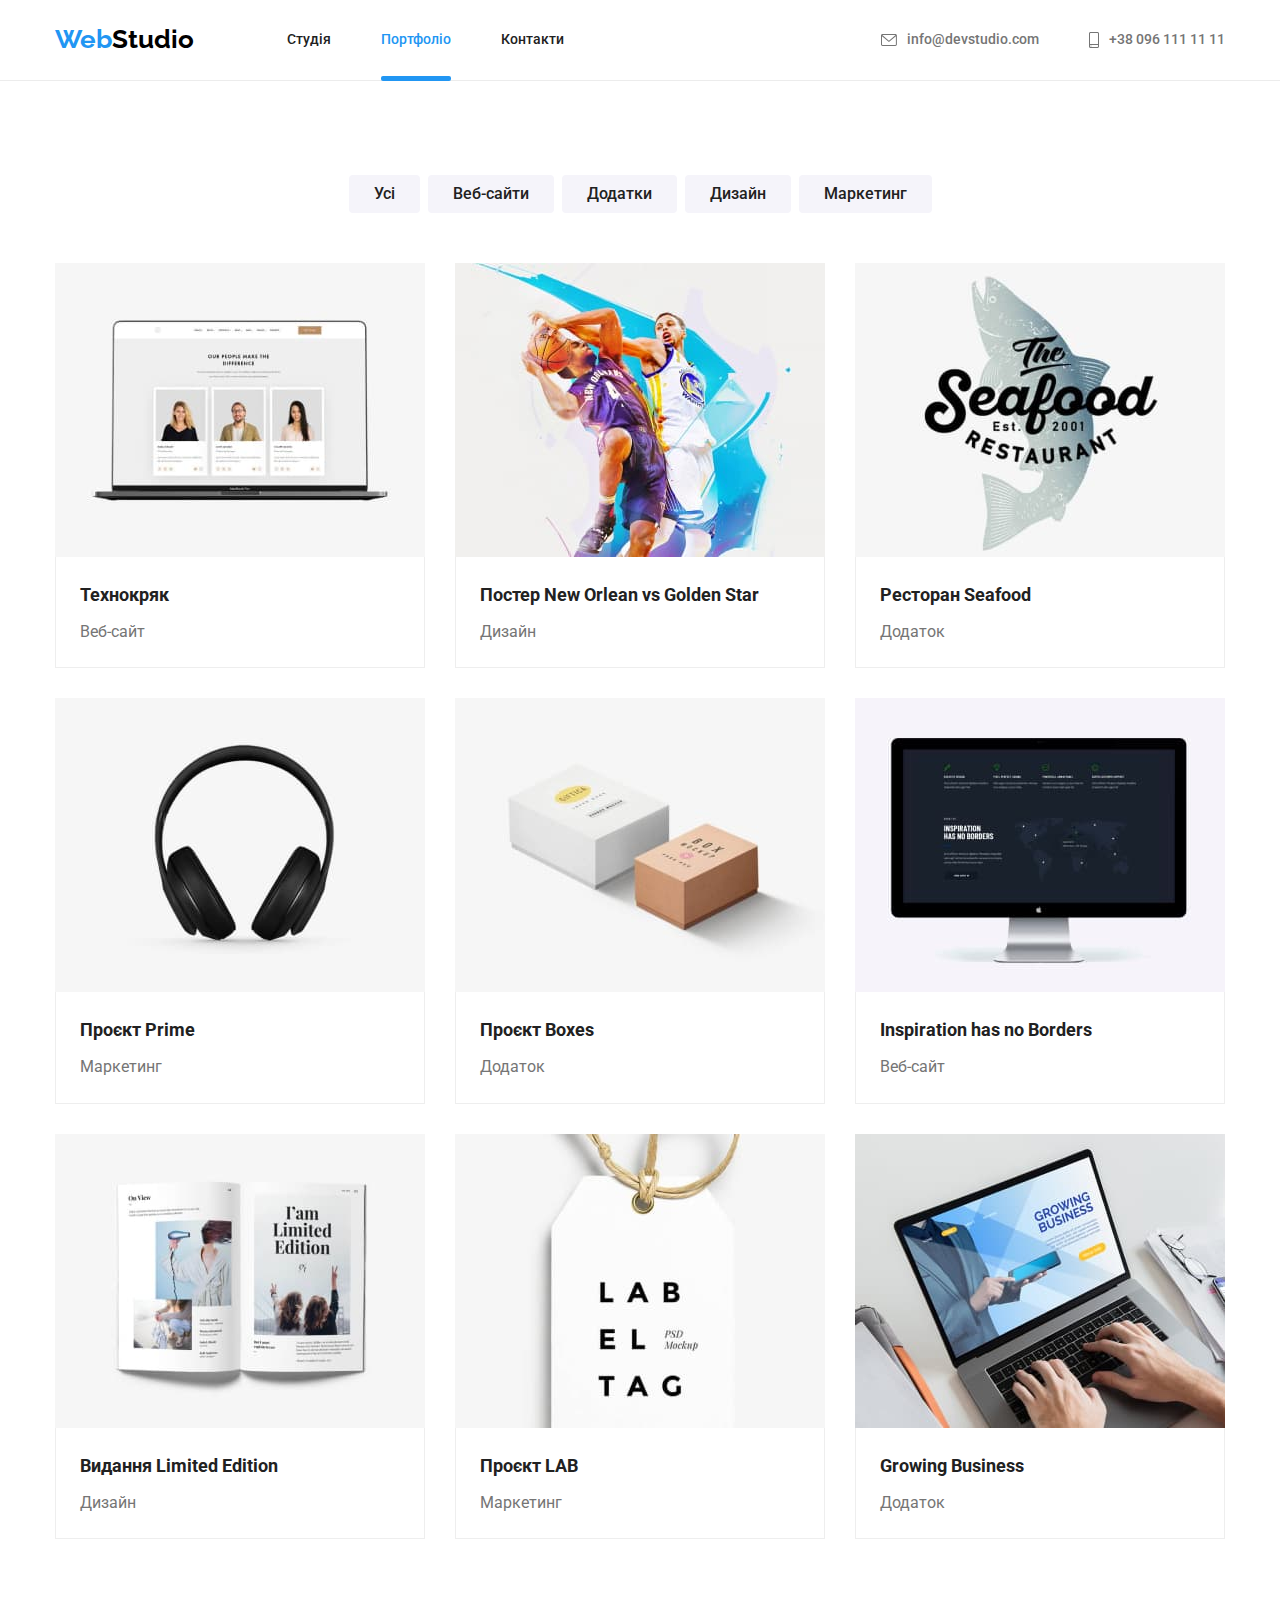
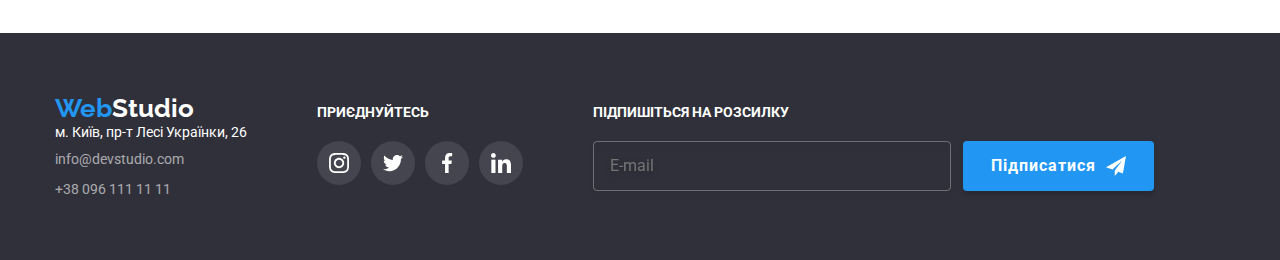
==== portfolio.html @ 63520a99 "Adds previous HW" ====
<!DOCTYPE html>
<html lang="uk">
<head>
    <meta charset="UTF-8">
    <meta http-equiv="X-UA-Compatible" content="IE=edge">
    <meta name="viewport" content="width=device-width, initial-scale=1.0">
    <title>Document</title>
    <link rel="preconnect" href="https://fonts.googleapis.com">
    <link rel="preconnect" href="https://fonts.gstatic.com" crossorigin>
    <link href="https://fonts.googleapis.com/css2?family=Raleway:wght@700&family=Roboto:wght@400;500;700;900&display=swap"
        rel="stylesheet">
    <link rel="stylesheet" href="https://cdnjs.cloudflare.com/ajax/libs/modern-normalize/1.1.0/modern-normalize.min.css">
    <link rel="stylesheet" href="./css/main.min.css">
</head>
<body>
    <header class="page-header">
        <div class="container page-header__container">
            <a href="/" class="logo-first page-header__logo-first">Web<span
                    class="logo-second page-header__logo-second">Studio</span></a>
            <nav class="nav">
                <ul class="list-nav">
                    <li><a href="./index.html" class="list-nav__link">Студія</a></li>
                    <li><a href="./portfolio.html" class="list-nav__link_current">Портфоліо</a></li>
                    <li><a href="" class="list-nav__link">Контакти</a></li>
                </ul>
            </nav>
            <ul class="page-header__contacts">
                <li class="page-header__contacts-item">
                    <a href="mailto:info@devstudio.com" class="page-header__contacts-link">
                        <svg class="page-header__contacts-icon" width="16px" height="12px">
                            <use href="./images/icons.svg#icon-envelope"></use>
                        </svg>info@devstudio.com</a>
                </li>
                <li class="page-header__contacts-item">
                    <a href="telto:+380961111111" class="page-header__contacts-link">
                        <svg class="page-header__contacts-icon" width="10px" height="16px">
                            <use href="./images/icons.svg#icon-smartphone"></use>
                        </svg>+38 096 111 11 11</a>
                </li>
            </ul>
        </div>
    </header>
    <main>
        <section class="section">
            <div class="container">
            <h1 class="visually-hidden" hidden>portfolio</h1>
            <ul class="nav-buttons">
                <li>
                    <button type="button" class="nav-buttons__filter">Усі</button>
                </li>
                <li>
                    <button type="button" class="nav-buttons__filter">Веб-сайти</button>
                </li>
                <li>
                    <button type="button" class="nav-buttons__filter">Додатки</button>
                </li>
                <li>
                    <button type="button" class="nav-buttons__filter">Дизайн</button>
                </li>
                <li>
                    <button type="button" class="nav-buttons__filter">Маркетинг</button>
                </li>
            </ul>
            <ul class="work-example">
                <li class="work-example__item">
                    <a href="" class="work-example__link">
                     <div class="work-example__thumb">
                      <img src="./images/web.jpg" alt="website" width="370">
                      <p class="work-example__overlay">Ресурс пропонує комплексні пропозиції з різним рівнем функціоналу та сервісів. Все це дозволить відвідувачу отримати вичерпні відомості про компанію чи приватну особу.</p>
                     </div>
                       <div class="work-example__title-description">
                         <h2 class="work-example__title">Технокряк</h3>
                         <p class="work-example__description">Веб-сайт</p>
                       </div>
                    </a>
                </li>
                <li class="work-example__item">
                    <a href="" class="work-example__link">
                     <div class="work-example__thumb">
                      <img src="./images/design.jpg" alt="poster" width="370">
                      <p class="work-example__overlay">Ресурс пропонує комплексні пропозиції з різним рівнем функціоналу та сервісів. Все це дозволить відвідувачу отримати вичерпні відомості про компанію чи приватну особу.</p>
                     </div>                    
                       <div class="work-example__title-description">
                         <h2 class="work-example__title">Постер <span lang="en">New Orlean vs Golden Star</span></h3>
                         <p class="work-example__description">Дизайн</p>
                       </div>
                    </a>
                </li>
                <li class="work-example__item">
                    <a href="" class="work-example__link">
                     <div class="work-example__thumb">
                      <img src="./images/app.jpg" alt="restaurant" width="370">
                      <p class="work-example__overlay">Ресурс пропонує комплексні пропозиції з різним рівнем функціоналу та сервісів. Все це дозволить відвідувачу отримати вичерпні відомості про компанію чи приватну особу.</p>
                     </div>
                       <div class="work-example__title-description">
                         <h2 class="work-example__title">Ресторан <span lang="en">Seafood</span></h3>
                         <p class="work-example__description">Додаток</p>
                       </div>
                       
                    </a>
                </li>
                <li class="work-example__item">
                    <a href="" class="work-example__link">
                     <div class="work-example__thumb">
                      <img src="./images/marketing.jpg" alt="headphones" width="370">
                      <p class="work-example__overlay">Ресурс пропонує комплексні пропозиції з різним рівнем функціоналу та сервісів. Все це дозволить відвідувачу отримати вичерпні відомості про компанію чи приватну особу.</p>
                     </div>                    
                       <div class="work-example__title-description">
                         <h2 class="work-example__title">Проєкт <span lang="en">Prime</span></h3>
                         <p class="work-example__description">Маркетинг</p>
                       </div>                       
                    </a>
                </li>
                <li class="work-example__item">
                    <a href="" class="work-example__link">
                     <div class="work-example__thumb">
                      <img src="./images/appbox.jpg" alt="boxes" width="370">
                      <p class="work-example__overlay">Ресурс пропонує комплексні пропозиції з різним рівнем функціоналу та сервісів. Все це дозволить відвідувачу отримати вичерпні відомості про компанію чи приватну особу.</p>
                     </div>                    
                       <div class="work-example__title-description">
                         <h2 class="work-example__title">Проєкт <span lang="en">Boxes</span></h3>
                         <p class="work-example__description">Додаток</p>
                       </div>                       
                    </a>
                </li>
                <li class="work-example__item">
                    <a href="" class="work-example__link">
                     <div class="work-example__thumb">
                      <img src="./images/webscreen.jpg" alt="screen" width="370">
                      <p class="work-example__overlay">Ресурс пропонує комплексні пропозиції з різним рівнем функціоналу та сервісів. Все це дозволить відвідувачу отримати вичерпні відомості про компанію чи приватну особу.</p>
                     </div>                    
                       <div class="work-example__title-description">
                         <h2 lang="en" class="work-example__title">Inspiration has no Borders</h3>
                         <p class="work-example__description">Веб-сайт</p>
                       </div>                       
                    </a>
                </li>
                <li class="work-example__item">
                    <a href="" class="work-example__link">
                     <div class="work-example__thumb">
                      <img src="./images/designbook.jpg" alt="book" width="370">
                      <p class="work-example__overlay">Ресурс пропонує комплексні пропозиції з різним рівнем функціоналу та сервісів. Все це дозволить відвідувачу отримати вичерпні відомості про компанію чи приватну особу.</p>
                     </div>                    
                       <div class="work-example__title-description">
                         <h2 class="work-example__title">Видання <span lang="en">Limited Edition</span></h3>
                         <p class="work-example__description">Дизайн</p>
                       </div>                       
                    </a>
                </li>
                <li class="work-example__item">
                    <a href="" class="work-example__link">
                     <div class="work-example__thumb">
                      <img src="./images/lab.jpg" alt="lab" width="370">
                      <p class="work-example__overlay">Ресурс пропонує комплексні пропозиції з різним рівнем функціоналу та сервісів. Все це дозволить відвідувачу отримати вичерпні відомості про компанію чи приватну особу.</p>
                     </div>                    
                       <div class="work-example__title-description">
                         <h2 class="work-example__title">Проєкт <span lang="en">LAB</span></h3>
                         <p class="work-example__description">Маркетинг</p>
                       </div>                       
                    </a>
                </li>
                <li class="work-example__item">
                    <a href="" class="work-example__link">
                     <div class="work-example__thumb">
                      <img src="./images/business.jpg" alt="laptop" width="370">
                      <p class="work-example__overlay">Ресурс пропонує комплексні пропозиції з різним рівнем функціоналу та сервісів. Все це дозволить відвідувачу отримати вичерпні відомості про компанію чи приватну особу.</p>
                     </div>                    
                       <div class="work-example__title-description">
                         <h2 lang="en" class="work-example__title">Growing Business</h3>
                         <p class="work-example__description">Додаток</p>
                       </div>                       
                    </a>
                </li>
            </ul>
            </div>
        </section>
    </main>
    <footer class="footer">
        <div class="container footer-container">
            <div>
                <a href="/" class="logo-first">Web<span class="logo-footer">Studio</span></a>
                <address>
                    <p class="footer__address">м. Київ, пр-т Лесі Українки, 26</p>
                    <ul class="footer__contacts">
                        <li class="footer__mail-tel"><a href="mailto:info@devstudio.com"
                                class="footer__contacts-link">info@devstudio.com</a></li>
                        <li class="footer__mail-tel"><a href="telto:+380961111111" class="footer__contacts-link">+38 096 111
                                11 11</a></li>
                    </ul>
                </address>
            </div>
            <div class="join">
                <h2 class="join__title">Приєднуйтесь</h2>
                <ul class="join__sns-list">
                    <li class="join__sns-item">
                        <a href="" class="join__sns-link">
                            <svg class="join__icon" width="20px" height="20px">
                                <use href="./images/icons.svg#icon-instagram"></use>
                            </svg>
                        </a>
                    </li>
                    <li class="join__sns-item">
                        <a href="" class="join__sns-link">
                            <svg class="join__icon" width="20px" height="20px">
                                <use href="./images/icons.svg#icon-twitter"></use>
                            </svg>
                        </a>
                    </li>
                    <li class="join__sns-item">
                        <a href="" class="join__sns-link">
                            <svg class="join__icon" width="20px" height="20px">
                                <use href="./images/icons.svg#icon-facebook"></use>
                            </svg>
                        </a>
                    </li>
                    <li class="join__sns-item">
                        <a href="" class="join__sns-link">
                            <svg class="join__icon" width="20px" height="20px">
                                <use href="./images/icons.svg#icon-linkedin"></use>
                            </svg>
                        </a>
                    </li>
                </ul>
            </div>
            <form class="footer__subscribe">
                <b class="footer__subscribe-title">Підпишіться на розсилку</b>
                <label class="footer__user-email">
                    <span class="footer__subscribe-thumb">
                        <input type="email" name="useremail" placeholder="E-mail" class="footer__user-input" />
                        <a href="" class="footer__subscribe-link">
                            Підписатися
                            <svg class="footer__subscribe-icon" width="20px" height="20px">
                                <use href="./images/icons.svg#icon-send"></use>
                            </svg>
                        </a>
                    </span>
                </label>
            </form>
        </div>
    
    </footer>
</body>
</html>
---- css/main.min.css ----
:root{--primary-text-color: #212121;--secondary-text-color: #757575;--accent-color: #2196F3;--button-text: #fff;--background: #2F303A;--button-background: #F5F4FA;--icon-color: #AFB1B8}.visually-hidden{position:absolute;width:1px;height:1px;margin:-1px;border:0;padding:0;white-space:nowrap;clip-path:inset(100%);clip:rect(0 0 0 0);overflow:hidden}body{background-color:var(--button-text);color:var(--primary-text-color);font-family:Roboto,sans-serif}h1,h2,h3,h4,h5,h6,p,b{margin-top:0;margin-bottom:0}ul{list-style:none;margin-top:0;margin-bottom:0;padding-left:0}img{display:block}a{text-decoration:none}.section{padding-top:94px;padding-bottom:94px}.container{width:1200px;margin-left:auto;margin-right:auto;padding-left:15px;padding-right:15px}.logo-first,.logo-footer{color:var(--accent-color);font-family:Raleway,serif;font-weight:700;font-size:26px;line-height:1.2}.logo-second{color:#000}.logo-footer{color:var(--button-text)}.logo-first,.logo-footer{display:inline-block}.page-header__contacts{display:flex;column-gap:50px;margin-left:auto}.page-header__contacts-link{display:flex;align-items:center;color:var(--secondary-text-color);font-weight:500;font-size:14px;line-height:1.5;transition-property:color;transition-duration:250ms;transition-timing-function:cubic-bezier(0.4, 0, 0.2, 1)}.page-header__contacts-link:hover,.page-header__contacts-link:focus{color:var(--accent-color)}.page-header__contacts-icon{margin-right:10px;fill:currentColor;cursor:pointer}.footer__contacts-link{color:rgba(255,255,255,.6);font-size:14px;line-height:1.5;font-style:normal;transition-property:color;transition-duration:250ms;transition-timing-function:cubic-bezier(0.4, 0, 0.2, 1)}.footer__contacts-link:hover,.footer__contacts-link:focus{color:var(--accent-color)}.our-team__sns-list{display:flex;justify-content:center;column-gap:10px}.our-team__sns-link{width:44px;height:44px;display:flex;justify-content:center;align-items:center;transition-property:background-color;transition-duration:250ms;transition-timing-function:cubic-bezier(0.4, 0, 0.2, 1)}.our-team__sns-link:hover,.our-team__sns-link:focus{background-color:var(--accent-color);border-radius:50%}.our-team__sns-icon{fill:var(--icon-color);transition-property:fill;transition-duration:250ms;transition-timing-function:cubic-bezier(0.4, 0, 0.2, 1)}.our-team__sns-link:hover .our-team__sns-icon,.our-team__sns-link:focus .our-team__sns-icon{fill:var(--button-text);cursor:pointer}.join__sns-list{display:flex;column-gap:10px}.join__sns-link{width:44px;height:44px;display:flex;justify-content:center;align-items:center;border-radius:50%;background-color:rgba(255,255,255,.1);fill:var(--button-text);transition-property:background-color;transition-duration:250ms;transition-timing-function:cubic-bezier(0.4, 0, 0.2, 1)}.join__sns-link:hover,.join__sns-link:focus{background-color:var(--accent-color);border-radius:50%}.hero__title{color:var(--button-text);font-weight:900;font-size:44px;line-height:1.4;text-align:center;text-transform:uppercase;margin-bottom:30px}.backdrop{position:fixed;top:0;left:0;width:100%;height:100%;background-color:rgba(0,0,0,.2);z-index:10;opacity:1;transition-property:opacity,visibility;transition-duration:250ms;transition-timing-function:cubic-bezier(0.4, 0, 0.2, 1)}.backdrop.is-hidden{visibility:hidden;opacity:0;pointer-events:none}.modal-window{position:absolute;top:50%;left:50%;transform:translate(-50%, -50%);min-width:528px;min-height:581px;background-color:var(--button-text);padding:40px}.modal-window__button-close{position:absolute;top:8px;right:8px;display:flex;justify-content:center;align-items:center;width:30px;height:30px;padding:0;background-color:rgba(0,0,0,0);border:solid;border-width:1px;border-radius:50%;border-color:rgba(0,0,0,.1);cursor:pointer;transition-property:fill;transition-duration:250ms;transition-timing-function:cubic-bezier(0.4, 0, 0.2, 1)}.modal-window__button-close:hover,.modal-window__button-close:focus{fill:var(--accent-color)}.modal-window__form{display:flex;flex-direction:column}.modal-window__form-title{display:block;font-size:20px;line-height:1.2;letter-spacing:.03em;text-align:center;color:var(--primary-text-color);margin-bottom:12px}.modal-window__user-data{margin-bottom:10px}.modal-window__user-data-label{font-size:12px;line-height:1.2px;letter-spacing:.01em;color:var(--secondary-text-color);margin-bottom:4px}.modal-window__icon-thumb{position:relative;display:block}.modal-window__form-icon{position:absolute;top:50%;left:12px;transform:translateY(-50%);display:block}.modal-window__user-input,.modal-window__comment{width:100%;border:1px solid rgba(33,33,33,.2);border-radius:4px;outline:none;transition-property:border-color;transition-duration:250ms;transition-timing-function:cubic-bezier(0.4, 0, 0.2, 1)}.modal-window__user-input{height:40px;padding-left:42px}.modal-window__user-input:focus{border-color:var(--accent-color);cursor:pointer}.modal-window__form-icon{transition-property:fill;transition-duration:250ms;transition-timing-function:cubic-bezier(0.4, 0, 0.2, 1)}.modal-window__user-input:focus+.modal-window__form-icon{fill:var(--accent-color);cursor:pointer}.modal-window__user-data-comment{margin-bottom:25px}.modal-window__comment{height:120px;resize:none;padding:12px 16px}.modal-window__comment:focus{border-color:var(--accent-color);cursor:pointer}.modal-window__comment::placeholder{font-size:12px;line-height:1.2;letter-spacing:.01em;color:rgba(117,117,117,.5)}.modal-window__checkbox-wrapper{display:flex;align-items:center;margin-bottom:30px;font-size:14px;line-height:1.7;letter-spacing:.03em;color:var(--secondary-text-color)}.modal-window__check{border-width:1px;border-color:var(--primary-text-color);border-style:solid;border-radius:2px;padding:4px 2px 3px 3px;margin-right:7px;cursor:pointer;fill:#fff}.modal-window__checkbox:checked+.modal-window__check{background-color:var(--accent-color);border-color:var(--accent-color)}.modal-window__contract-check{text-decoration:underline;font-size:14px;line-height:1.7;letter-spacing:.03em;color:var(--accent-color)}.modal-window__btn-send{align-self:center;background-color:var(--accent-color);color:var(--button-text);border-color:rgba(0,0,0,0);box-shadow:0px 4px 4px rgba(0,0,0,.15);cursor:pointer;font-family:inherit;font-weight:700;font-size:16px;line-height:1.9;letter-spacing:.06em;border-radius:4px;border:none;padding:10px 52px;transition-property:background-color,box-shadow;transition-duration:250ms;transition-timing-function:cubic-bezier(0.4, 0, 0.2, 1)}.modal-window__btn-send:hover,.modal-window__btn-send:focus{background-color:#188ce8;box-shadow:0px 4px 4px rgba(0,0,0,.15)}.work-example__thumb{position:relative;overflow:hidden}.work-example__overlay{position:absolute;top:0;left:0;width:100%;height:100%;background-color:rgba(33,150,243,.9);color:#fff;padding:63px 24px;font-family:inherit;font-size:18px;line-height:1.5;letter-spacing:.03em;transform:translateY(100%);transition:transform 250ms cubic-bezier(0.4, 0, 0.2, 1)}.work-example__link:hover .work-example__overlay,.work-example__link:focus .work-example__overlay{transform:translateY(0%)}.page-header__container{display:flex;align-items:center}.page-header{border-bottom-width:1px;border-bottom-style:solid;border-bottom-color:#ececec;padding-top:24px;padding-bottom:25px}.nav{margin-left:93px}.list-nav{display:flex;column-gap:50px}.list-nav__link{color:var(--primary-text-color);font-weight:500;font-size:14px;line-height:1.5;position:relative;display:block;transition-property:color;transition-duration:250ms;transition-timing-function:cubic-bezier(0.4, 0, 0.2, 1)}.list-nav__link::after{content:" ";display:block;width:100%;height:5px;background-color:var(--accent-color);border-radius:2px;position:absolute;bottom:-31px;opacity:0;transition:opacity 250ms cubic-bezier(0.4, 0, 0.2, 1)}.list-nav__link:hover,.list-nav__link:focus{color:var(--accent-color)}.list-nav__link:hover::after,.list-nav__link:focus::after{opacity:1}.list-nav__link_current{color:var(--accent-color);font-weight:500;font-size:14px;line-height:1.5;position:relative;display:block;transition-property:color;transition-duration:250ms;transition-timing-function:cubic-bezier(0.4, 0, 0.2, 1)}.list-nav__link_current::after{content:" ";display:block;width:100%;height:5px;background-color:var(--accent-color);border-radius:2px;position:absolute;bottom:-31px;opacity:0;transition:opacity 250ms cubic-bezier(0.4, 0, 0.2, 1)}.list-nav__link_current:hover,.list-nav__link_current:focus{color:var(--accent-color)}.list-nav__link_current:hover::after,.list-nav__link_current:focus::after{opacity:1}.list-nav__link_current::after{opacity:1}.hero{text-align:center;max-width:1600px;margin-left:auto;margin-right:auto;padding-top:200px;padding-bottom:200px;background-image:linear-gradient(to right, rgba(47, 48, 58, 0.4), rgba(47, 48, 58, 0.4)),url("../images/hero.jpg");background-size:cover;background-position:center;background-repeat:no-repeat}.hero__button{background-color:var(--button-background);color:var(--primary-text-color);border-color:rgba(0,0,0,0);cursor:pointer;font-family:inherit;font-weight:700;font-size:16px;line-height:1.9;border-radius:4px;border:none;padding:10px 32px;transition-property:color,background-color,box-shadow;transition-duration:250ms;transition-timing-function:cubic-bezier(0.4, 0, 0.2, 1)}.hero__button:hover,.hero__button:focus{background-color:var(--accent-color);color:var(--button-text);border-radius:4px;box-shadow:0px 4px 4px rgba(0,0,0,.15)}.advantages__icon-block{width:270px;height:120px;background-color:var(--button-background);border-radius:4px;margin-bottom:30px;display:flex;justify-content:center;align-items:center}.advantages__item{max-width:270px}.advantages__title{font-weight:700;font-size:14px;line-height:1.2;margin-bottom:10px}.advantages__text{color:var(--secondary-text-color);font-size:14px;line-height:1.7}.advantages{display:flex;column-gap:30px}.section-what-we-do{padding-bottom:94px}.section-what-we-do__title{font-weight:700;font-size:36px;line-height:1.2;text-align:center;margin-bottom:50px}.what-we-do{display:flex;column-gap:30px}.what-we-do__thumb{position:relative;display:block}.what-we-do__description{position:absolute;bottom:0;width:100%;display:block;padding-top:27px;padding-bottom:27px;background-color:rgba(47,48,58,.8);color:var(--button-text);font-weight:700;font-size:14px;line-height:1.2;text-align:center;text-transform:uppercase;letter-spacing:.03em;font-family:inherit}.section-team{background-color:var(--button-background)}.section-team__title{font-weight:700;font-size:36px;line-height:1.2;text-align:center;margin-bottom:50px}.our-team__names{font-weight:500;font-size:16px;line-height:1.2;margin-bottom:10px}.our-team__positions{color:var(--secondary-text-color);line-height:1.2;margin-bottom:16px}.our-team__info{border-radius:0px 0px 4px 4px;padding-top:30px;padding-bottom:30px;background-color:#fff}.our-team__worker{box-shadow:0px 1px 3px rgba(0,0,0,.12),0px 1px 1px rgba(0,0,0,.14),0px 2px 1px rgba(0,0,0,.2);border-radius:0px 0px 4px 4px}.our-team{display:flex;column-gap:30px;text-align:center}.customers{font-weight:700;font-size:36px;line-height:1.2;text-align:center}.customers-list{display:flex;justify-content:center;column-gap:30px;margin-top:50px}.customers-list__link{display:flex;justify-content:center;align-items:center;width:170px;height:92px;border-radius:4px;border-style:solid;border-color:var(--icon-color);border-width:1px;transition-property:border;transition-duration:250ms;transition-timing-function:cubic-bezier(0.4, 0, 0.2, 1)}.customers-list__link:hover,.customers-list__link:focus{border-radius:4px;border-style:solid;border-color:var(--accent-color);border-width:1px}.customers-list__icon{fill:var(--icon-color);transition-property:fill;transition-duration:250ms;transition-timing-function:cubic-bezier(0.4, 0, 0.2, 1)}.customers-list__link:hover .customers-list__icon,.customers-list__link:focus .customers-list__icon{fill:var(--accent-color);cursor:pointer}.footer{background-color:var(--background);padding-top:60px;padding-bottom:60px}.footer-container{display:flex;align-items:baseline}.footer__address{color:var(--button-text);font-style:normal;font-size:14px;margin-bottom:9px}.footer__mail-tel:not(:last-child){margin-bottom:9px}.join{margin-left:70px}.join__title{color:var(--button-text);font-weight:700;font-size:14px;line-height:1.2;text-transform:uppercase;margin-bottom:20px}.footer__subscribe{margin-left:70px}.footer__subscribe-title{display:block;color:var(--button-text);font-weight:700;font-size:14px;line-height:1.2;text-transform:uppercase;margin-bottom:20px}.footer__subscribe-thumb{display:flex;column-gap:12px}.footer__user-input{width:358px;height:50px;padding-left:16px;color:#fff;outline:none;background-color:rgba(0,0,0,0);border:1px solid rgba(255,255,255,.3);filter:drop-shadow(0px 4px 4px rgba(0, 0, 0, 0.15));border-radius:4px;cursor:pointer}.footer__user-input::placeholder{padding-top:15px}.footer__subscribe-link{padding:10px 28px;display:flex;justify-content:center;align-items:center;border-radius:4px;color:var(--button-text);background-color:var(--accent-color);font-size:16px;font-weight:700;line-height:1.9;letter-spacing:.06em;box-shadow:0px 4px 4px rgba(0,0,0,.15)}.footer__subscribe-icon{margin-left:10px}.nav-buttons__filter{background-color:var(--button-background);color:var(--primary-text-color);border-color:rgba(0,0,0,0);cursor:pointer;font-family:inherit;font-weight:500;font-size:16px;line-height:1.6;padding:6px 25px;border-radius:4px;border:none;transition-property:color,background-color,box-shadow;transition-duration:250ms;transition-timing-function:cubic-bezier(0.4, 0, 0.2, 1)}.nav-buttons__filter:hover,.nav-buttons__filter:focus{background-color:var(--accent-color);color:var(--button-text);border-radius:4px;box-shadow:0px 3px 1px rgba(0,0,0,.1),0px 1px 2px rgba(0,0,0,.08),0px 2px 2px rgba(0,0,0,.12)}.nav-buttons{display:flex;justify-content:center;column-gap:8px;margin-bottom:50px}.work-example{display:flex;flex-wrap:wrap;gap:30px}.work-example__item{flex-basis:calc((100% - 60px)/3)}.work-example__title{color:var(--primary-text-color);font-weight:700;font-size:18px;line-height:2;margin-bottom:4px}.work-example__link{display:block;transition-property:box-shadow;transition-duration:250ms;transition-timing-function:cubic-bezier(0.4, 0, 0.2, 1)}.work-example__link:hover,.work-example__link:focus{box-shadow:0px 1px 1px rgba(0,0,0,.12),0px 4px 4px rgba(0,0,0,.06),1px 4px 6px rgba(0,0,0,.16)}.work-example__title-description{border-bottom-width:1px;border-bottom-style:solid;border-bottom-color:#eee;border-left-width:1px;border-left-style:solid;border-left-color:#eee;border-right-width:1px;border-right-style:solid;border-right-color:#eee;padding:20px 24px}.work-example__description{color:var(--secondary-text-color);line-height:1.9}/*# sourceMappingURL=main.min.css.map */
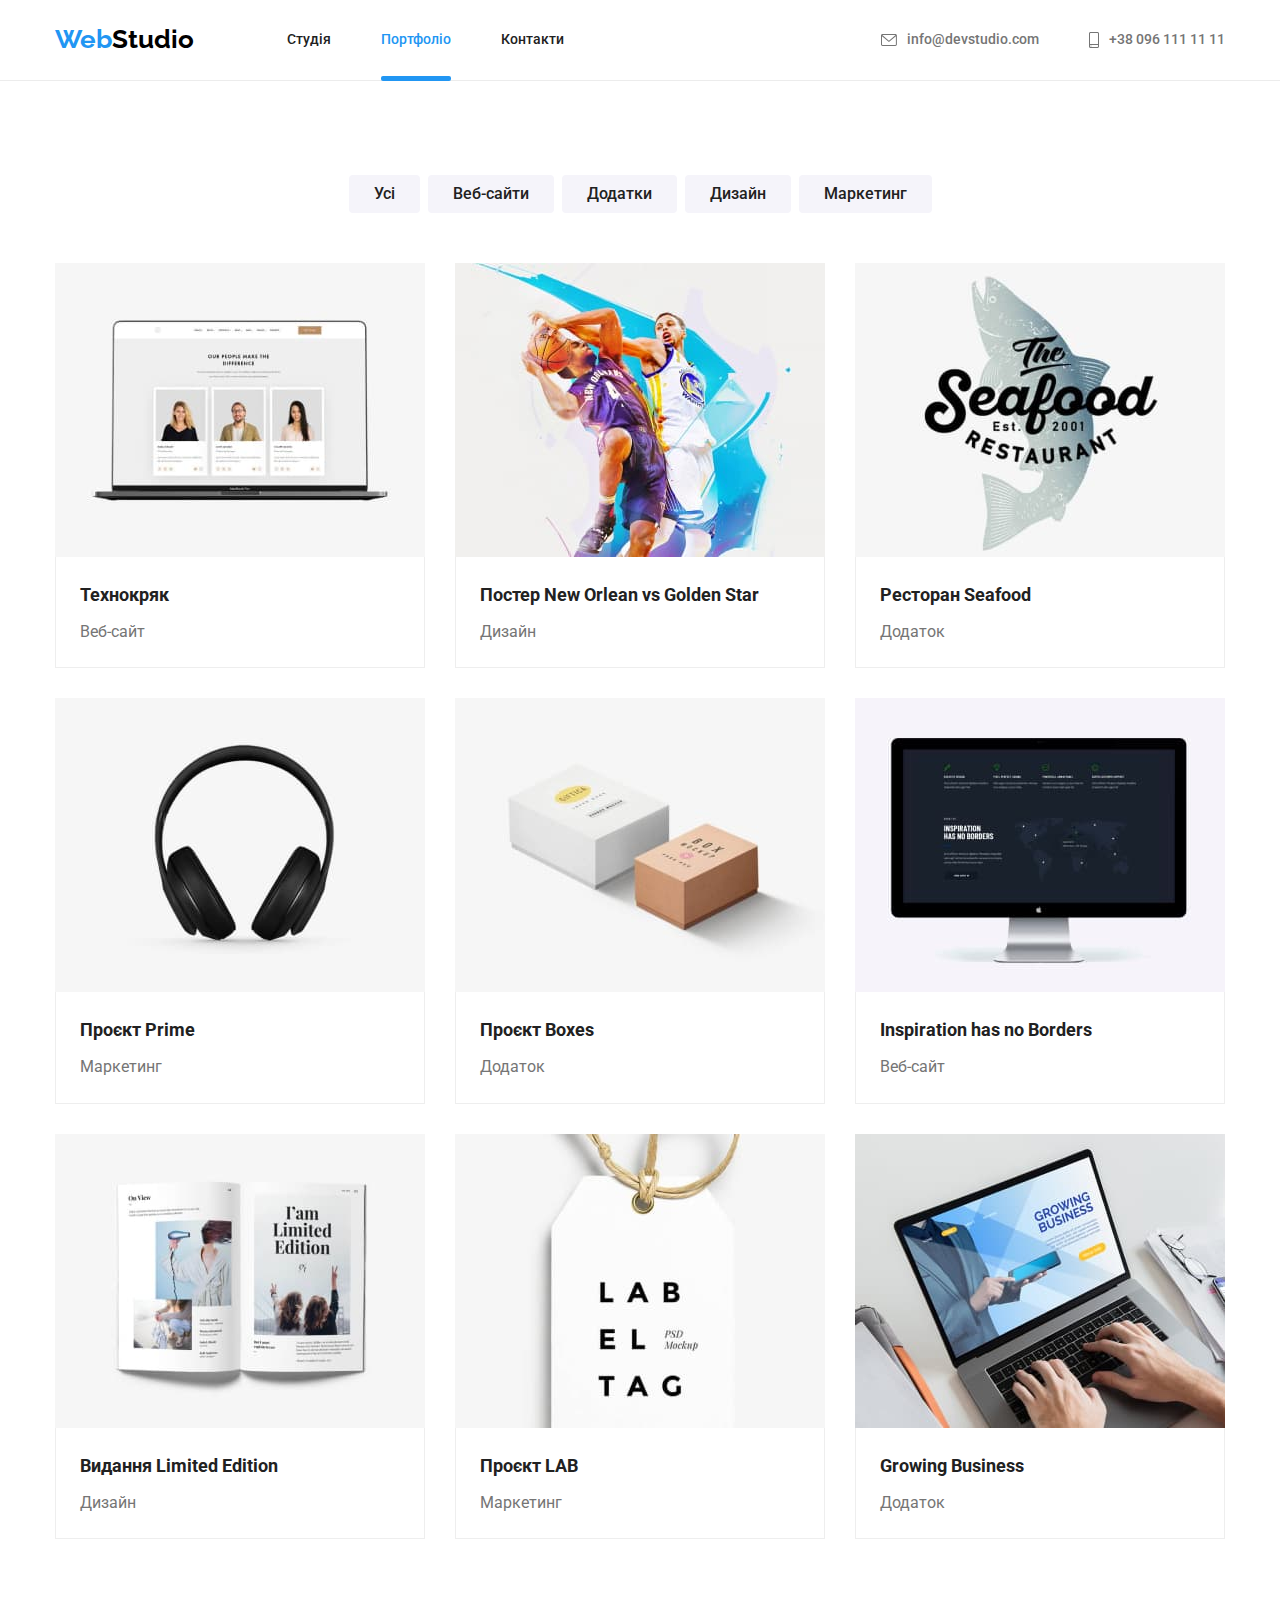
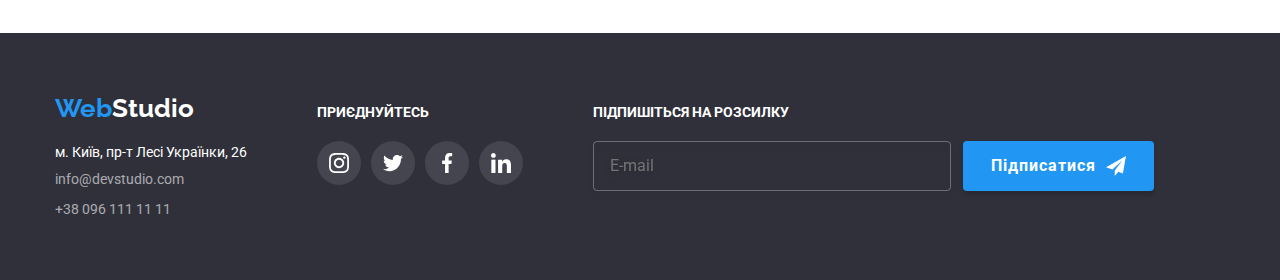
==== commit 57db224d: "Adds adaptation" ====
--- a/portfolio.html
+++ b/portfolio.html
@@ -15,29 +15,62 @@
 <body>
     <header class="page-header">
         <div class="container page-header__container">
-            <a href="/" class="logo-first page-header__logo-first">Web<span
-                    class="logo-second page-header__logo-second">Studio</span></a>
-            <nav class="nav">
-                <ul class="list-nav">
-                    <li><a href="./index.html" class="list-nav__link">Студія</a></li>
-                    <li><a href="./portfolio.html" class="list-nav__link_current">Портфоліо</a></li>
-                    <li><a href="" class="list-nav__link">Контакти</a></li>
-                </ul>
-            </nav>
+        <a href="/" class="logo-first page-header__logo-first">Web<span class="logo-second page-header__logo-second">Studio</span></a>
+        <button type="button" class="menu-btn" data-menu-open>
+            <svg width="40" height="40">
+                <use href="./images/icons.svg#icon-menu" class="menu-btn__icon-menu"></use>
+            </svg>
+        </button>
+        <nav class="nav">  
+            <ul class="list-nav">
+                <li><a href="./index.html" class="list-nav__link">Студія</a></li>
+                <li><a href="./portfolio.html" class="list-nav__link_current">Портфоліо</a></li>
+                <li><a href="" class="list-nav__link">Контакти</a></li>
+            </ul>
+        </nav>
             <ul class="page-header__contacts">
-                <li class="page-header__contacts-item">
-                    <a href="mailto:info@devstudio.com" class="page-header__contacts-link">
-                        <svg class="page-header__contacts-icon" width="16px" height="12px">
-                            <use href="./images/icons.svg#icon-envelope"></use>
-                        </svg>info@devstudio.com</a>
-                </li>
-                <li class="page-header__contacts-item">
-                    <a href="telto:+380961111111" class="page-header__contacts-link">
-                        <svg class="page-header__contacts-icon" width="10px" height="16px">
-                            <use href="./images/icons.svg#icon-smartphone"></use>
-                        </svg>+38 096 111 11 11</a>
-                </li>
-            </ul>
+            <li class="page-header__contacts-item">
+                <a href="mailto:info@devstudio.com" class="page-header__contacts-link">
+                    <svg class="page-header__contacts-icon" width="16px" height="12px">
+                    <use href="./images/icons.svg#icon-envelope"></use>
+                </svg>info@devstudio.com</a>
+            </li>
+            <li class="page-header__contacts-item">
+                <a href="telto:+380961111111" class="page-header__contacts-link">
+                    <svg class="page-header__contacts-icon" width="10px" height="16px">
+                    <use href="./images/icons.svg#icon-smartphone"></use>
+                </svg>+38 096 111 11 11</a>
+            </li>
+        </ul>
+        </div>
+        <div class="mobile-menu" data-menu>
+            <div class="container mobile-menu__container">
+                <button class="menu-close-btn" data-menu-close>
+                    <svg width="40" height="40" aria-labelledby="mobile-menu">
+                        <use href="./images/icons.svg#icon-close-menu" class="menu-close-btn__icon-close-menu"></use>
+                    </svg>
+                </button>
+                <ul class="mobile-menu__list-nav">
+                    <li class="mobile-menu__item"><a href="./index.html" class="mobile-menu__link_current">Студія</a></li>
+                    <li class="mobile-menu__item"><a href="./portfolio.html" class="mobile-menu__link">Портфоліо</a></li>
+                    <li class="mobile-menu__item"><a href="" class="mobile-menu__link">Контакти</a></li>
+                </ul>
+                <ul class="mobile-menu__contacts">
+                    <li class="mobile-menu__contacts-item">
+                        <a href="telto:+380961111111" class="mobile-menu__phone-link">+38 096 111 11 11</a>
+                    </li>
+                    <li class="mobile-menu__contacts-item">
+                        <a href="mailto:info@devstudio.com" class="mobile-menu__mail-link">info@devstudio.com</a>
+                    </li>
+                    
+                </ul>
+                <ul class="sns-header">
+                    <li class="sns-header__item"><a href="" class="sns-header__link"></a>Instagram</li>
+                    <li class="sns-header__item"><a href="" class="sns-header__link"></a>Twitter</li>
+                    <li class="sns-header__item"><a href="" class="sns-header__link"></a>Facebook</li>
+                    <li class="sns-header__item"><a href="" class="sns-header__link"></a>LinkedIn</li>
+                </ul>
+            </div>
         </div>
     </header>
     <main>
@@ -177,7 +210,7 @@
     </main>
     <footer class="footer">
         <div class="container footer-container">
-            <div>
+            <div class="footer-container__thumb">
                 <a href="/" class="logo-first">Web<span class="logo-footer">Studio</span></a>
                 <address>
                     <p class="footer__address">м. Київ, пр-т Лесі Українки, 26</p>
@@ -237,7 +270,6 @@
                 </label>
             </form>
         </div>
-    
     </footer>
 </body>
 </html>--- a/css/main.min.css
+++ b/css/main.min.css
@@ -1 +1 @@
-:root{--primary-text-color: #212121;--secondary-text-color: #757575;--accent-color: #2196F3;--button-text: #fff;--background: #2F303A;--button-background: #F5F4FA;--icon-color: #AFB1B8}.visually-hidden{position:absolute;width:1px;height:1px;margin:-1px;border:0;padding:0;white-space:nowrap;clip-path:inset(100%);clip:rect(0 0 0 0);overflow:hidden}body{background-color:var(--button-text);color:var(--primary-text-color);font-family:Roboto,sans-serif}h1,h2,h3,h4,h5,h6,p,b{margin-top:0;margin-bottom:0}ul{list-style:none;margin-top:0;margin-bottom:0;padding-left:0}img{display:block}a{text-decoration:none}.section{padding-top:94px;padding-bottom:94px}.container{width:1200px;margin-left:auto;margin-right:auto;padding-left:15px;padding-right:15px}.logo-first,.logo-footer{color:var(--accent-color);font-family:Raleway,serif;font-weight:700;font-size:26px;line-height:1.2}.logo-second{color:#000}.logo-footer{color:var(--button-text)}.logo-first,.logo-footer{display:inline-block}.page-header__contacts{display:flex;column-gap:50px;margin-left:auto}.page-header__contacts-link{display:flex;align-items:center;color:var(--secondary-text-color);font-weight:500;font-size:14px;line-height:1.5;transition-property:color;transition-duration:250ms;transition-timing-function:cubic-bezier(0.4, 0, 0.2, 1)}.page-header__contacts-link:hover,.page-header__contacts-link:focus{color:var(--accent-color)}.page-header__contacts-icon{margin-right:10px;fill:currentColor;cursor:pointer}.footer__contacts-link{color:rgba(255,255,255,.6);font-size:14px;line-height:1.5;font-style:normal;transition-property:color;transition-duration:250ms;transition-timing-function:cubic-bezier(0.4, 0, 0.2, 1)}.footer__contacts-link:hover,.footer__contacts-link:focus{color:var(--accent-color)}.our-team__sns-list{display:flex;justify-content:center;column-gap:10px}.our-team__sns-link{width:44px;height:44px;display:flex;justify-content:center;align-items:center;transition-property:background-color;transition-duration:250ms;transition-timing-function:cubic-bezier(0.4, 0, 0.2, 1)}.our-team__sns-link:hover,.our-team__sns-link:focus{background-color:var(--accent-color);border-radius:50%}.our-team__sns-icon{fill:var(--icon-color);transition-property:fill;transition-duration:250ms;transition-timing-function:cubic-bezier(0.4, 0, 0.2, 1)}.our-team__sns-link:hover .our-team__sns-icon,.our-team__sns-link:focus .our-team__sns-icon{fill:var(--button-text);cursor:pointer}.join__sns-list{display:flex;column-gap:10px}.join__sns-link{width:44px;height:44px;display:flex;justify-content:center;align-items:center;border-radius:50%;background-color:rgba(255,255,255,.1);fill:var(--button-text);transition-property:background-color;transition-duration:250ms;transition-timing-function:cubic-bezier(0.4, 0, 0.2, 1)}.join__sns-link:hover,.join__sns-link:focus{background-color:var(--accent-color);border-radius:50%}.hero__title{color:var(--button-text);font-weight:900;font-size:44px;line-height:1.4;text-align:center;text-transform:uppercase;margin-bottom:30px}.backdrop{position:fixed;top:0;left:0;width:100%;height:100%;background-color:rgba(0,0,0,.2);z-index:10;opacity:1;transition-property:opacity,visibility;transition-duration:250ms;transition-timing-function:cubic-bezier(0.4, 0, 0.2, 1)}.backdrop.is-hidden{visibility:hidden;opacity:0;pointer-events:none}.modal-window{position:absolute;top:50%;left:50%;transform:translate(-50%, -50%);min-width:528px;min-height:581px;background-color:var(--button-text);padding:40px}.modal-window__button-close{position:absolute;top:8px;right:8px;display:flex;justify-content:center;align-items:center;width:30px;height:30px;padding:0;background-color:rgba(0,0,0,0);border:solid;border-width:1px;border-radius:50%;border-color:rgba(0,0,0,.1);cursor:pointer;transition-property:fill;transition-duration:250ms;transition-timing-function:cubic-bezier(0.4, 0, 0.2, 1)}.modal-window__button-close:hover,.modal-window__button-close:focus{fill:var(--accent-color)}.modal-window__form{display:flex;flex-direction:column}.modal-window__form-title{display:block;font-size:20px;line-height:1.2;letter-spacing:.03em;text-align:center;color:var(--primary-text-color);margin-bottom:12px}.modal-window__user-data{margin-bottom:10px}.modal-window__user-data-label{font-size:12px;line-height:1.2px;letter-spacing:.01em;color:var(--secondary-text-color);margin-bottom:4px}.modal-window__icon-thumb{position:relative;display:block}.modal-window__form-icon{position:absolute;top:50%;left:12px;transform:translateY(-50%);display:block}.modal-window__user-input,.modal-window__comment{width:100%;border:1px solid rgba(33,33,33,.2);border-radius:4px;outline:none;transition-property:border-color;transition-duration:250ms;transition-timing-function:cubic-bezier(0.4, 0, 0.2, 1)}.modal-window__user-input{height:40px;padding-left:42px}.modal-window__user-input:focus{border-color:var(--accent-color);cursor:pointer}.modal-window__form-icon{transition-property:fill;transition-duration:250ms;transition-timing-function:cubic-bezier(0.4, 0, 0.2, 1)}.modal-window__user-input:focus+.modal-window__form-icon{fill:var(--accent-color);cursor:pointer}.modal-window__user-data-comment{margin-bottom:25px}.modal-window__comment{height:120px;resize:none;padding:12px 16px}.modal-window__comment:focus{border-color:var(--accent-color);cursor:pointer}.modal-window__comment::placeholder{font-size:12px;line-height:1.2;letter-spacing:.01em;color:rgba(117,117,117,.5)}.modal-window__checkbox-wrapper{display:flex;align-items:center;margin-bottom:30px;font-size:14px;line-height:1.7;letter-spacing:.03em;color:var(--secondary-text-color)}.modal-window__check{border-width:1px;border-color:var(--primary-text-color);border-style:solid;border-radius:2px;padding:4px 2px 3px 3px;margin-right:7px;cursor:pointer;fill:#fff}.modal-window__checkbox:checked+.modal-window__check{background-color:var(--accent-color);border-color:var(--accent-color)}.modal-window__contract-check{text-decoration:underline;font-size:14px;line-height:1.7;letter-spacing:.03em;color:var(--accent-color)}.modal-window__btn-send{align-self:center;background-color:var(--accent-color);color:var(--button-text);border-color:rgba(0,0,0,0);box-shadow:0px 4px 4px rgba(0,0,0,.15);cursor:pointer;font-family:inherit;font-weight:700;font-size:16px;line-height:1.9;letter-spacing:.06em;border-radius:4px;border:none;padding:10px 52px;transition-property:background-color,box-shadow;transition-duration:250ms;transition-timing-function:cubic-bezier(0.4, 0, 0.2, 1)}.modal-window__btn-send:hover,.modal-window__btn-send:focus{background-color:#188ce8;box-shadow:0px 4px 4px rgba(0,0,0,.15)}.work-example__thumb{position:relative;overflow:hidden}.work-example__overlay{position:absolute;top:0;left:0;width:100%;height:100%;background-color:rgba(33,150,243,.9);color:#fff;padding:63px 24px;font-family:inherit;font-size:18px;line-height:1.5;letter-spacing:.03em;transform:translateY(100%);transition:transform 250ms cubic-bezier(0.4, 0, 0.2, 1)}.work-example__link:hover .work-example__overlay,.work-example__link:focus .work-example__overlay{transform:translateY(0%)}.page-header__container{display:flex;align-items:center}.page-header{border-bottom-width:1px;border-bottom-style:solid;border-bottom-color:#ececec;padding-top:24px;padding-bottom:25px}.nav{margin-left:93px}.list-nav{display:flex;column-gap:50px}.list-nav__link{color:var(--primary-text-color);font-weight:500;font-size:14px;line-height:1.5;position:relative;display:block;transition-property:color;transition-duration:250ms;transition-timing-function:cubic-bezier(0.4, 0, 0.2, 1)}.list-nav__link::after{content:" ";display:block;width:100%;height:5px;background-color:var(--accent-color);border-radius:2px;position:absolute;bottom:-31px;opacity:0;transition:opacity 250ms cubic-bezier(0.4, 0, 0.2, 1)}.list-nav__link:hover,.list-nav__link:focus{color:var(--accent-color)}.list-nav__link:hover::after,.list-nav__link:focus::after{opacity:1}.list-nav__link_current{color:var(--accent-color);font-weight:500;font-size:14px;line-height:1.5;position:relative;display:block;transition-property:color;transition-duration:250ms;transition-timing-function:cubic-bezier(0.4, 0, 0.2, 1)}.list-nav__link_current::after{content:" ";display:block;width:100%;height:5px;background-color:var(--accent-color);border-radius:2px;position:absolute;bottom:-31px;opacity:0;transition:opacity 250ms cubic-bezier(0.4, 0, 0.2, 1)}.list-nav__link_current:hover,.list-nav__link_current:focus{color:var(--accent-color)}.list-nav__link_current:hover::after,.list-nav__link_current:focus::after{opacity:1}.list-nav__link_current::after{opacity:1}.hero{text-align:center;max-width:1600px;margin-left:auto;margin-right:auto;padding-top:200px;padding-bottom:200px;background-image:linear-gradient(to right, rgba(47, 48, 58, 0.4), rgba(47, 48, 58, 0.4)),url("../images/hero.jpg");background-size:cover;background-position:center;background-repeat:no-repeat}.hero__button{background-color:var(--button-background);color:var(--primary-text-color);border-color:rgba(0,0,0,0);cursor:pointer;font-family:inherit;font-weight:700;font-size:16px;line-height:1.9;border-radius:4px;border:none;padding:10px 32px;transition-property:color,background-color,box-shadow;transition-duration:250ms;transition-timing-function:cubic-bezier(0.4, 0, 0.2, 1)}.hero__button:hover,.hero__button:focus{background-color:var(--accent-color);color:var(--button-text);border-radius:4px;box-shadow:0px 4px 4px rgba(0,0,0,.15)}.advantages__icon-block{width:270px;height:120px;background-color:var(--button-background);border-radius:4px;margin-bottom:30px;display:flex;justify-content:center;align-items:center}.advantages__item{max-width:270px}.advantages__title{font-weight:700;font-size:14px;line-height:1.2;margin-bottom:10px}.advantages__text{color:var(--secondary-text-color);font-size:14px;line-height:1.7}.advantages{display:flex;column-gap:30px}.section-what-we-do{padding-bottom:94px}.section-what-we-do__title{font-weight:700;font-size:36px;line-height:1.2;text-align:center;margin-bottom:50px}.what-we-do{display:flex;column-gap:30px}.what-we-do__thumb{position:relative;display:block}.what-we-do__description{position:absolute;bottom:0;width:100%;display:block;padding-top:27px;padding-bottom:27px;background-color:rgba(47,48,58,.8);color:var(--button-text);font-weight:700;font-size:14px;line-height:1.2;text-align:center;text-transform:uppercase;letter-spacing:.03em;font-family:inherit}.section-team{background-color:var(--button-background)}.section-team__title{font-weight:700;font-size:36px;line-height:1.2;text-align:center;margin-bottom:50px}.our-team__names{font-weight:500;font-size:16px;line-height:1.2;margin-bottom:10px}.our-team__positions{color:var(--secondary-text-color);line-height:1.2;margin-bottom:16px}.our-team__info{border-radius:0px 0px 4px 4px;padding-top:30px;padding-bottom:30px;background-color:#fff}.our-team__worker{box-shadow:0px 1px 3px rgba(0,0,0,.12),0px 1px 1px rgba(0,0,0,.14),0px 2px 1px rgba(0,0,0,.2);border-radius:0px 0px 4px 4px}.our-team{display:flex;column-gap:30px;text-align:center}.customers{font-weight:700;font-size:36px;line-height:1.2;text-align:center}.customers-list{display:flex;justify-content:center;column-gap:30px;margin-top:50px}.customers-list__link{display:flex;justify-content:center;align-items:center;width:170px;height:92px;border-radius:4px;border-style:solid;border-color:var(--icon-color);border-width:1px;transition-property:border;transition-duration:250ms;transition-timing-function:cubic-bezier(0.4, 0, 0.2, 1)}.customers-list__link:hover,.customers-list__link:focus{border-radius:4px;border-style:solid;border-color:var(--accent-color);border-width:1px}.customers-list__icon{fill:var(--icon-color);transition-property:fill;transition-duration:250ms;transition-timing-function:cubic-bezier(0.4, 0, 0.2, 1)}.customers-list__link:hover .customers-list__icon,.customers-list__link:focus .customers-list__icon{fill:var(--accent-color);cursor:pointer}.footer{background-color:var(--background);padding-top:60px;padding-bottom:60px}.footer-container{display:flex;align-items:baseline}.footer__address{color:var(--button-text);font-style:normal;font-size:14px;margin-bottom:9px}.footer__mail-tel:not(:last-child){margin-bottom:9px}.join{margin-left:70px}.join__title{color:var(--button-text);font-weight:700;font-size:14px;line-height:1.2;text-transform:uppercase;margin-bottom:20px}.footer__subscribe{margin-left:70px}.footer__subscribe-title{display:block;color:var(--button-text);font-weight:700;font-size:14px;line-height:1.2;text-transform:uppercase;margin-bottom:20px}.footer__subscribe-thumb{display:flex;column-gap:12px}.footer__user-input{width:358px;height:50px;padding-left:16px;color:#fff;outline:none;background-color:rgba(0,0,0,0);border:1px solid rgba(255,255,255,.3);filter:drop-shadow(0px 4px 4px rgba(0, 0, 0, 0.15));border-radius:4px;cursor:pointer}.footer__user-input::placeholder{padding-top:15px}.footer__subscribe-link{padding:10px 28px;display:flex;justify-content:center;align-items:center;border-radius:4px;color:var(--button-text);background-color:var(--accent-color);font-size:16px;font-weight:700;line-height:1.9;letter-spacing:.06em;box-shadow:0px 4px 4px rgba(0,0,0,.15)}.footer__subscribe-icon{margin-left:10px}.nav-buttons__filter{background-color:var(--button-background);color:var(--primary-text-color);border-color:rgba(0,0,0,0);cursor:pointer;font-family:inherit;font-weight:500;font-size:16px;line-height:1.6;padding:6px 25px;border-radius:4px;border:none;transition-property:color,background-color,box-shadow;transition-duration:250ms;transition-timing-function:cubic-bezier(0.4, 0, 0.2, 1)}.nav-buttons__filter:hover,.nav-buttons__filter:focus{background-color:var(--accent-color);color:var(--button-text);border-radius:4px;box-shadow:0px 3px 1px rgba(0,0,0,.1),0px 1px 2px rgba(0,0,0,.08),0px 2px 2px rgba(0,0,0,.12)}.nav-buttons{display:flex;justify-content:center;column-gap:8px;margin-bottom:50px}.work-example{display:flex;flex-wrap:wrap;gap:30px}.work-example__item{flex-basis:calc((100% - 60px)/3)}.work-example__title{color:var(--primary-text-color);font-weight:700;font-size:18px;line-height:2;margin-bottom:4px}.work-example__link{display:block;transition-property:box-shadow;transition-duration:250ms;transition-timing-function:cubic-bezier(0.4, 0, 0.2, 1)}.work-example__link:hover,.work-example__link:focus{box-shadow:0px 1px 1px rgba(0,0,0,.12),0px 4px 4px rgba(0,0,0,.06),1px 4px 6px rgba(0,0,0,.16)}.work-example__title-description{border-bottom-width:1px;border-bottom-style:solid;border-bottom-color:#eee;border-left-width:1px;border-left-style:solid;border-left-color:#eee;border-right-width:1px;border-right-style:solid;border-right-color:#eee;padding:20px 24px}.work-example__description{color:var(--secondary-text-color);line-height:1.9}/*# sourceMappingURL=main.min.css.map */+:root{--primary-text-color: #212121;--secondary-text-color: #757575;--accent-color: #2196F3;--button-text: #fff;--background: #2F303A;--button-background: #F5F4FA;--icon-color: #AFB1B8}.visually-hidden{position:absolute;width:1px;height:1px;margin:-1px;border:0;padding:0;white-space:nowrap;clip-path:inset(100%);clip:rect(0 0 0 0);overflow:hidden}body{background-color:var(--button-text);color:var(--primary-text-color);font-family:Roboto,sans-serif}h1,h2,h3,h4,h5,h6,p,b{margin-top:0;margin-bottom:0}ul{list-style:none;margin-top:0;margin-bottom:0;padding-left:0}img{display:block}a{text-decoration:none}@media screen and (min-width: 480px){.section{padding-top:60px;padding-bottom:60px}}@media screen and (min-width: 768px){.section{padding-top:60px;padding-bottom:60px}}@media screen and (min-width: 1200px){.section{padding-top:94px;padding-bottom:94px}}.container{padding-left:15px;padding-right:15px}@media screen and (min-width: 480px){.container{width:480px;margin-left:auto;margin-right:auto}}@media screen and (min-width: 768px){.container{width:768px;margin-left:auto;margin-right:auto}}@media screen and (min-width: 1200px){.container{width:1200px}}.logo-first,.logo-footer{color:var(--accent-color);font-family:Raleway,serif;font-weight:700;font-size:26px;line-height:1.2}.logo-second{color:#000}.logo-footer{color:var(--button-text)}.logo-first,.logo-footer{display:inline-block}.footer .logo-first{margin-bottom:20px}@media screen and (max-width: 767px){.mobile-menu{position:fixed;top:0;left:0;z-index:1000;width:100%;height:100%;background-color:#fff;box-shadow:0px 4px 8px rgba(0,0,0,.04),0px 2px 4px rgba(0,0,0,.08),0px 1px 3px rgba(0,0,0,.16);opacity:0;visibility:hidden;pointer-events:none;transition-property:opacity,visibility;transition-duration:250ms;transition-timing-function:cubic-bezier(0.4, 0, 0.2, 1)}.mobile-menu.is-open{opacity:1;visibility:visible;pointer-events:auto}.mobile-menu__container{position:relative;padding-top:48px;padding-bottom:48px;padding-left:40px}.menu-close-btn{position:absolute;display:flex;top:10px;right:15px;padding:0;border:none;background-color:rgba(0,0,0,0);cursor:pointer}.menu-close-btn:hover,.menu-close-btn:focus{fill:var(--accent-color)}.mobile-menu__list-nav{display:flex;flex-direction:column;row-gap:32px;margin-bottom:302px}.mobile-menu__item{display:block}.mobile-menu__link_current{color:var(--accent-color);font-weight:500;font-size:40px;line-height:1.2;display:block}.mobile-menu__link{display:block;color:var(--primary-text-color);font-weight:500;font-size:40px;line-height:1.2}.mobile-menu__link:hover,.mobile-menu__link:focus{color:var(--accent-color)}}@media screen and (min-width: 768px){.mobile-menu{display:none}}@media screen and (min-width: 480px)and (max-width: 767px){.page-header__contacts{display:none}.mobile-menu__contacts{display:flex;flex-direction:column;row-gap:32px;margin-bottom:64px}.mobile-menu__contacts-item{display:block}.mobile-menu__phone-link{display:block;color:var(--accent-color);font-weight:500;font-size:34px;line-height:1.2}.mobile-menu__mail-link{display:block;color:var(--secondary-text-color);font-weight:500;font-size:24px;line-height:1.2}.footer__contacts-link{color:rgba(255,255,255,.6);font-size:14px;line-height:1.5;font-style:normal;transition-property:color;transition-duration:250ms;transition-timing-function:cubic-bezier(0.4, 0, 0.2, 1)}.footer__contacts-link:hover,.footer__contacts-link:focus{color:var(--accent-color)}}@media screen and (min-width: 768px)and (max-width: 1199px){.page-header__contacts{display:flex;flex-direction:column;row-gap:10px}.page-header__contacts-link{display:flex;align-items:center;color:var(--secondary-text-color);font-weight:500;font-size:12px;line-height:1.2;transition-property:color;transition-duration:250ms;transition-timing-function:cubic-bezier(0.4, 0, 0.2, 1)}.page-header__contacts-link:hover,.page-header__contacts-link:focus{color:var(--accent-color)}.page-header__contacts-icon{margin-right:8px;fill:currentColor;cursor:pointer}.footer__contacts-link{color:rgba(255,255,255,.6);font-size:14px;line-height:1.5;font-style:normal;transition-property:color;transition-duration:250ms;transition-timing-function:cubic-bezier(0.4, 0, 0.2, 1)}.footer__contacts-link:hover,.footer__contacts-link:focus{color:var(--accent-color)}}@media screen and (min-width: 1200px){.page-header__contacts{display:flex;column-gap:50px;margin-left:auto}.page-header__contacts-link{display:flex;align-items:center;color:var(--secondary-text-color);font-weight:500;font-size:14px;line-height:1.5;transition-property:color;transition-duration:250ms;transition-timing-function:cubic-bezier(0.4, 0, 0.2, 1)}.page-header__contacts-link:hover,.page-header__contacts-link:focus{color:var(--accent-color)}.page-header__contacts-icon{margin-right:10px;fill:currentColor;cursor:pointer}.footer__contacts-link{color:rgba(255,255,255,.6);font-size:14px;line-height:1.5;font-style:normal;transition-property:color;transition-duration:250ms;transition-timing-function:cubic-bezier(0.4, 0, 0.2, 1)}.footer__contacts-link:hover,.footer__contacts-link:focus{color:var(--accent-color)}}.sns-header{display:flex}.sns-header__item{display:inline-block;color:var(--accent-color);font-weight:500;font-size:18px;line-height:1.2;letter-spacing:.02em;border-right:1px solid rgba(33,33,33,.2);padding:0 10px}.sns-header__item:first-child{padding-left:0}.sns-header__item:last-child{border:none}.our-team__sns-list{display:flex;justify-content:center;column-gap:10px}.our-team__sns-link{width:44px;height:44px;display:flex;justify-content:center;align-items:center;transition-property:background-color;transition-duration:250ms;transition-timing-function:cubic-bezier(0.4, 0, 0.2, 1)}.our-team__sns-link:hover,.our-team__sns-link:focus{background-color:var(--accent-color);border-radius:50%}.our-team__sns-icon{fill:var(--icon-color);transition-property:fill;transition-duration:250ms;transition-timing-function:cubic-bezier(0.4, 0, 0.2, 1)}.our-team__sns-link:hover .our-team__sns-icon,.our-team__sns-link:focus .our-team__sns-icon{fill:var(--button-text);cursor:pointer}.join__sns-list{display:flex;column-gap:10px}.join__sns-link{width:44px;height:44px;display:flex;justify-content:center;align-items:center;border-radius:50%;background-color:rgba(255,255,255,.1);fill:var(--button-text);transition-property:background-color;transition-duration:250ms;transition-timing-function:cubic-bezier(0.4, 0, 0.2, 1)}.join__sns-link:hover,.join__sns-link:focus{background-color:var(--accent-color);border-radius:50%}@media screen and (min-width: 480px){.hero__title{color:var(--button-text);font-weight:900;font-size:26px;line-height:1.6;text-align:center;text-transform:uppercase;margin-bottom:30px}}@media screen and (min-width: 1200px){.hero__title{color:var(--button-text);font-weight:900;font-size:44px;line-height:1.4;text-align:center;text-transform:uppercase;margin-bottom:30px}}.backdrop{position:fixed;top:0;left:0;width:100%;height:100%;background-color:rgba(0,0,0,.2);z-index:10;opacity:1;transition-property:opacity,visibility;transition-duration:250ms;transition-timing-function:cubic-bezier(0.4, 0, 0.2, 1)}.backdrop.is-hidden{visibility:hidden;opacity:0;pointer-events:none}@media screen and (min-width: 480px){.modal-window{position:absolute;top:50%;left:50%;transform:translate(-50%, -50%);min-width:450px;min-height:609px;background-color:var(--button-text);padding:40px}.modal-window__button-close{position:absolute;top:8px;right:8px;display:flex;justify-content:center;align-items:center;width:30px;height:30px;padding:0;background-color:rgba(0,0,0,0);border:solid;border-width:1px;border-radius:50%;border-color:rgba(0,0,0,.1);cursor:pointer;transition-property:fill;transition-duration:250ms;transition-timing-function:cubic-bezier(0.4, 0, 0.2, 1)}.modal-window__button-close:hover,.modal-window__button-close:focus{fill:var(--accent-color)}.modal-window__form{display:flex;flex-direction:column}.modal-window__form-title{display:block;font-size:20px;line-height:1.5;letter-spacing:.03em;text-align:center;color:var(--primary-text-color);margin-bottom:12px}.modal-window__user-data{margin-bottom:10px}.modal-window__user-data-label{font-size:12px;line-height:1.2px;letter-spacing:.01em;color:var(--secondary-text-color);margin-bottom:4px}.modal-window__icon-thumb{position:relative;display:block}.modal-window__form-icon{position:absolute;top:50%;left:12px;transform:translateY(-50%);display:block}.modal-window__user-input,.modal-window__comment{width:100%;border:1px solid rgba(33,33,33,.2);border-radius:4px;outline:none;transition-property:border-color;transition-duration:250ms;transition-timing-function:cubic-bezier(0.4, 0, 0.2, 1)}.modal-window__user-input{height:40px;padding-left:42px}.modal-window__user-input:focus{border-color:var(--accent-color);cursor:pointer}.modal-window__form-icon{transition-property:fill;transition-duration:250ms;transition-timing-function:cubic-bezier(0.4, 0, 0.2, 1)}.modal-window__user-input:focus+.modal-window__form-icon{fill:var(--accent-color);cursor:pointer}.modal-window__user-data-comment{margin-bottom:20px}.modal-window__comment{height:120px;resize:none;padding:12px 16px}.modal-window__comment:focus{border-color:var(--accent-color);cursor:pointer}.modal-window__comment::placeholder{font-size:14px;line-height:1.2;letter-spacing:.01em;color:rgba(117,117,117,.5)}.modal-window__checkbox-wrapper{display:flex;align-items:center;margin-bottom:30px;font-size:12px;line-height:1.7;letter-spacing:.03em;color:var(--secondary-text-color)}.modal-window__check{border-width:1px;border-color:var(--primary-text-color);border-style:solid;border-radius:2px;padding:4px 2px 3px 3px;margin-right:7px;cursor:pointer;fill:#fff}.modal-window__checkbox:checked+.modal-window__check{background-color:var(--accent-color);border-color:var(--accent-color)}.modal-window__contract-check{text-decoration:underline;font-size:12px;line-height:1.7;letter-spacing:.03em;color:var(--accent-color)}.modal-window__btn-send{align-self:center;background-color:var(--accent-color);color:var(--button-text);border-color:rgba(0,0,0,0);box-shadow:0px 4px 4px rgba(0,0,0,.15);cursor:pointer;font-family:inherit;font-weight:700;font-size:16px;line-height:1.9;letter-spacing:.06em;border-radius:4px;border:none;padding:10px 52px;transition-property:background-color,box-shadow;transition-duration:250ms;transition-timing-function:cubic-bezier(0.4, 0, 0.2, 1)}.modal-window__btn-send:hover,.modal-window__btn-send:focus{background-color:#188ce8;box-shadow:0px 4px 4px rgba(0,0,0,.15)}}@media screen and (min-width: 1200px){.modal-window{min-width:528px;min-height:581px}.modal-window__form-title{line-height:1.2}.modal-window__user-data-comment{margin-bottom:25px}.modal-window__comment::placeholder{font-size:12px}.modal-window__checkbox-wrapper{font-size:14px}.modal-window__contract-check{font-size:14px}}.work-example__thumb{position:relative;overflow:hidden}.work-example__overlay{position:absolute;top:0;left:0;width:100%;height:100%;background-color:rgba(33,150,243,.9);color:#fff;padding:63px 24px;font-family:inherit;font-size:18px;line-height:1.5;letter-spacing:.03em;transform:translateY(100%);transition:transform 250ms cubic-bezier(0.4, 0, 0.2, 1)}.work-example__link:hover .work-example__overlay,.work-example__link:focus .work-example__overlay{transform:translateY(0%)}@media screen and (max-width: 767px){.nav{display:none}.page-header{padding-top:10px;padding-bottom:10px}.page-header__container{display:flex;justify-content:space-between;align-items:center}.menu-btn{display:inline-flex;margin:0;padding:0;border:none;background-color:rgba(0,0,0,0);cursor:pointer}.menu-btn:hover,.menu-btn:focus{fill:var(--accent-color)}}@media screen and (min-width: 768px){.nav{display:flex}.menu-btn{display:none}.page-header__container{display:flex;justify-content:space-between;align-items:center}.page-header{border-bottom-width:1px;border-bottom-style:solid;border-bottom-color:#ececec;padding-top:21px;padding-bottom:21px}.list-nav{display:flex;column-gap:50px}.list-nav__link{color:var(--primary-text-color);font-weight:500;font-size:14px;line-height:1.5;position:relative;display:block;transition-property:color;transition-duration:250ms;transition-timing-function:cubic-bezier(0.4, 0, 0.2, 1)}.list-nav__link::after{content:" ";display:block;width:100%;height:5px;background-color:var(--accent-color);border-radius:2px;position:absolute;bottom:-31px;opacity:0;transition:opacity 250ms cubic-bezier(0.4, 0, 0.2, 1)}.list-nav__link:hover,.list-nav__link:focus{color:var(--accent-color)}.list-nav__link:hover::after,.list-nav__link:focus::after{opacity:1}.list-nav__link_current{color:var(--accent-color);font-weight:500;font-size:14px;line-height:1.5;position:relative;display:block;transition-property:color;transition-duration:250ms;transition-timing-function:cubic-bezier(0.4, 0, 0.2, 1)}.list-nav__link_current::after{content:" ";display:block;width:100%;height:5px;background-color:var(--accent-color);border-radius:2px;position:absolute;bottom:-31px;opacity:0;transition:opacity 250ms cubic-bezier(0.4, 0, 0.2, 1)}.list-nav__link_current:hover,.list-nav__link_current:focus{color:var(--accent-color)}.list-nav__link_current:hover::after,.list-nav__link_current:focus::after{opacity:1}.list-nav__link_current::after{opacity:1}}@media screen and (min-width: 1200px){.page-header{padding-top:24px;padding-bottom:25px}.nav{margin-left:93px}.list-nav{display:flex;column-gap:50px}.list-nav__link{color:var(--primary-text-color);font-weight:500;font-size:14px;line-height:1.5;position:relative;display:block;transition-property:color;transition-duration:250ms;transition-timing-function:cubic-bezier(0.4, 0, 0.2, 1)}.list-nav__link::after{content:" ";display:block;width:100%;height:5px;background-color:var(--accent-color);border-radius:2px;position:absolute;bottom:-31px;opacity:0;transition:opacity 250ms cubic-bezier(0.4, 0, 0.2, 1)}.list-nav__link:hover,.list-nav__link:focus{color:var(--accent-color)}.list-nav__link:hover::after,.list-nav__link:focus::after{opacity:1}.list-nav__link_current{color:var(--accent-color);font-weight:500;font-size:14px;line-height:1.5;position:relative;display:block;transition-property:color;transition-duration:250ms;transition-timing-function:cubic-bezier(0.4, 0, 0.2, 1)}.list-nav__link_current::after{content:" ";display:block;width:100%;height:5px;background-color:var(--accent-color);border-radius:2px;position:absolute;bottom:-31px;opacity:0;transition:opacity 250ms cubic-bezier(0.4, 0, 0.2, 1)}.list-nav__link_current:hover,.list-nav__link_current:focus{color:var(--accent-color)}.list-nav__link_current:hover::after,.list-nav__link_current:focus::after{opacity:1}.list-nav__link_current::after{opacity:1}}@media screen and (min-width: 480px){.hero{text-align:center;max-width:480px;margin-left:auto;margin-right:auto;padding-top:118px;padding-bottom:118px;background-image:linear-gradient(to right, rgba(47, 48, 58, 0.4), rgba(47, 48, 58, 0.4)),url("../images/hero-mobile.jpg");background-size:cover;background-position:center;background-repeat:no-repeat}.hero__button{background-color:var(--button-background);color:var(--primary-text-color);border-color:rgba(0,0,0,0);cursor:pointer;font-family:inherit;font-weight:700;font-size:16px;line-height:1.9;border-radius:4px;border:none;padding:10px 24px;transition-property:color,background-color,box-shadow;transition-duration:250ms;transition-timing-function:cubic-bezier(0.4, 0, 0.2, 1)}.hero__button:hover,.hero__button:focus{background-color:var(--accent-color);color:var(--button-text);border-radius:4px;box-shadow:0px 4px 4px rgba(0,0,0,.15)}}@media screen and (min-device-pixel-ratio: 2)and (min-width: 480px),screen and (min-resolution: 192dpi)and (min-width: 480px),screen and (min-resolution: 2dppx)and (min-width: 480px){.hero{background-image:linear-gradient(to right, rgba(47, 48, 58, 0.4), rgba(47, 48, 58, 0.4)),url("../images/hero-mobile@2x.jpg")}}@media screen and (min-width: 768px){.hero{text-align:center;max-width:768px;margin-left:auto;margin-right:auto;padding-top:118px;padding-bottom:118px;background-image:linear-gradient(to right, rgba(47, 48, 58, 0.4), rgba(47, 48, 58, 0.4)),url("../images/hero-tablet.jpg");background-size:cover;background-position:center;background-repeat:no-repeat}.hero__button{background-color:var(--button-background);color:var(--primary-text-color);border-color:rgba(0,0,0,0);cursor:pointer;font-family:inherit;font-weight:700;font-size:16px;line-height:1.9;border-radius:4px;border:none;padding:10px 24px;transition-property:color,background-color,box-shadow;transition-duration:250ms;transition-timing-function:cubic-bezier(0.4, 0, 0.2, 1)}.hero__button:hover,.hero__button:focus{background-color:var(--accent-color);color:var(--button-text);border-radius:4px;box-shadow:0px 4px 4px rgba(0,0,0,.15)}}@media screen and (min-device-pixel-ratio: 2)and (min-width: 768px),screen and (min-resolution: 192dpi)and (min-width: 768px),screen and (min-resolution: 2dppx)and (min-width: 768px){.hero{background-image:linear-gradient(to right, rgba(47, 48, 58, 0.4), rgba(47, 48, 58, 0.4)),url("../images/hero-tablet@2x.jpg")}}@media screen and (min-width: 1200px){.hero{text-align:center;max-width:1600px;margin-left:auto;margin-right:auto;padding-top:200px;padding-bottom:200px;background-image:linear-gradient(to right, rgba(47, 48, 58, 0.4), rgba(47, 48, 58, 0.4)),url("../images/hero.jpg");background-size:cover;background-position:center;background-repeat:no-repeat}.hero__button{background-color:var(--button-background);color:var(--primary-text-color);border-color:rgba(0,0,0,0);cursor:pointer;font-family:inherit;font-weight:700;font-size:16px;line-height:1.9;border-radius:4px;border:none;padding:10px 32px;transition-property:color,background-color,box-shadow;transition-duration:250ms;transition-timing-function:cubic-bezier(0.4, 0, 0.2, 1)}.hero__button:hover,.hero__button:focus{background-color:var(--accent-color);color:var(--button-text);border-radius:4px;box-shadow:0px 4px 4px rgba(0,0,0,.15)}}@media screen and (min-device-pixel-ratio: 2)and (min-width: 1200px),screen and (min-resolution: 192dpi)and (min-width: 1200px),screen and (min-resolution: 2dppx)and (min-width: 1200px){.hero{background-image:linear-gradient(to right, rgba(47, 48, 58, 0.4), rgba(47, 48, 58, 0.4)),url("../images/hero@2x.jpg")}}@media screen and (min-width: 480px)and (max-width: 767px){.advantages__icon-block{width:450px;height:120px;background-color:var(--button-background);border-radius:4px;margin-bottom:30px;display:flex;justify-content:center;align-items:center}.advantages__item{max-width:450px}.advantages__title{text-align:center;font-weight:700;font-size:14px;line-height:1.2;margin-bottom:10px}.advantages__text{color:var(--secondary-text-color);font-size:14px;line-height:1.7}.advantages{display:flex;flex-direction:column;gap:30px}}@media screen and (min-width: 768px)and (max-width: 1199px){.advantages__icon-block{width:354px;height:120px;background-color:var(--button-background);border-radius:4px;margin-bottom:30px;display:flex;justify-content:center;align-items:center}.advantages__item{max-width:354px}.advantages__title{font-weight:700;font-size:14px;line-height:1.2;margin-bottom:10px}.advantages__text{color:var(--secondary-text-color);font-size:14px;line-height:1.7}.advantages{display:flex;flex-wrap:wrap;gap:30px}}@media screen and (min-width: 1200px){.advantages__icon-block{width:270px;height:120px;background-color:var(--button-background);border-radius:4px;margin-bottom:30px;display:flex;justify-content:center;align-items:center}.advantages__item{max-width:270px}.advantages__title{font-weight:700;font-size:14px;line-height:1.2;margin-bottom:10px}.advantages__text{color:var(--secondary-text-color);font-size:14px;line-height:1.7}.advantages{display:flex;column-gap:30px}}@media screen and (min-width: 480px){.section-what-we-do{display:none}}@media screen and (min-width: 1200px){.section-what-we-do{display:block;padding-bottom:94px}.section-what-we-do__title{font-weight:700;font-size:36px;line-height:1.2;text-align:center;margin-bottom:50px}.what-we-do{display:flex;column-gap:30px}.what-we-do__thumb{position:relative;display:block}.what-we-do__description{position:absolute;bottom:0;width:100%;display:block;padding-top:27px;padding-bottom:27px;background-color:rgba(47,48,58,.8);color:var(--button-text);font-weight:700;font-size:14px;line-height:1.2;text-align:center;text-transform:uppercase;letter-spacing:.03em;font-family:inherit}}@media screen and (min-width: 480px)and (max-width: 767px){.section-team{background-color:var(--button-background)}.section-team__title{font-weight:700;font-size:36px;line-height:1.2;text-align:center;margin-bottom:50px}.our-team__names{font-weight:500;font-size:16px;line-height:1.2;margin-bottom:10px}.our-team__positions{color:var(--secondary-text-color);line-height:1.2;margin-bottom:16px}.our-team__info{border-radius:0px 0px 4px 4px;padding-top:30px;padding-bottom:30px;background-color:#fff}.our-team__worker{box-shadow:0px 1px 3px rgba(0,0,0,.12),0px 1px 1px rgba(0,0,0,.14),0px 2px 1px rgba(0,0,0,.2);border-radius:0px 0px 4px 4px}.our-team{display:flex;flex-direction:column;gap:30px;text-align:center}}@media screen and (min-width: 768px)and (max-width: 1199px){.section-team{background-color:var(--button-background)}.section-team__title{font-weight:700;font-size:36px;line-height:1.2;text-align:center;margin-bottom:50px}.our-team__names{font-weight:500;font-size:16px;line-height:1.2;margin-bottom:10px}.our-team__positions{color:var(--secondary-text-color);line-height:1.2;margin-bottom:16px}.our-team__info{border-radius:0px 0px 4px 4px;padding-top:30px;padding-bottom:30px;background-color:#fff}.our-team__worker{box-shadow:0px 1px 3px rgba(0,0,0,.12),0px 1px 1px rgba(0,0,0,.14),0px 2px 1px rgba(0,0,0,.2);border-radius:0px 0px 4px 4px}.our-team{display:flex;flex-wrap:wrap;gap:30px;text-align:center}}@media screen and (min-width: 1200px){.section-team{background-color:var(--button-background)}.section-team__title{font-weight:700;font-size:36px;line-height:1.2;text-align:center;margin-bottom:50px}.our-team__names{font-weight:500;font-size:16px;line-height:1.2;margin-bottom:10px}.our-team__positions{color:var(--secondary-text-color);line-height:1.2;margin-bottom:16px}.our-team__info{border-radius:0px 0px 4px 4px;padding-top:30px;padding-bottom:30px;background-color:#fff}.our-team__worker{box-shadow:0px 1px 3px rgba(0,0,0,.12),0px 1px 1px rgba(0,0,0,.14),0px 2px 1px rgba(0,0,0,.2);border-radius:0px 0px 4px 4px}.our-team{display:flex;column-gap:30px;text-align:center}}@media screen and (min-width: 480px)and (max-width: 767px){.customers{font-weight:700;font-size:28px;line-height:1.2;text-align:center}.customers-list{display:flex;flex-wrap:wrap;justify-content:center;gap:30px;margin-top:30px}.customers-list__link{display:flex;justify-content:center;align-items:center;width:210px;height:92px;border-radius:4px;border-style:solid;border-color:var(--icon-color);border-width:1px;transition-property:border;transition-duration:250ms;transition-timing-function:cubic-bezier(0.4, 0, 0.2, 1)}.customers-list__link:hover,.customers-list__link:focus{border-radius:4px;border-style:solid;border-color:var(--accent-color);border-width:1px}.customers-list__icon{fill:var(--icon-color);transition-property:fill;transition-duration:250ms;transition-timing-function:cubic-bezier(0.4, 0, 0.2, 1)}.customers-list__link:hover .customers-list__icon,.customers-list__link:focus .customers-list__icon{fill:var(--accent-color);cursor:pointer}}@media screen and (min-width: 768px)and (max-width: 1199px){.customers{font-weight:700;font-size:28px;line-height:1.2;text-align:center}.customers-list{display:flex;flex-wrap:wrap;justify-content:center;gap:30px;margin-top:30px}.customers-list__link{display:flex;justify-content:center;align-items:center;width:226px;height:92px;border-radius:4px;border-style:solid;border-color:var(--icon-color);border-width:1px;transition-property:border;transition-duration:250ms;transition-timing-function:cubic-bezier(0.4, 0, 0.2, 1)}.customers-list__link:hover,.customers-list__link:focus{border-radius:4px;border-style:solid;border-color:var(--accent-color);border-width:1px}.customers-list__icon{fill:var(--icon-color);transition-property:fill;transition-duration:250ms;transition-timing-function:cubic-bezier(0.4, 0, 0.2, 1)}.customers-list__link:hover .customers-list__icon,.customers-list__link:focus .customers-list__icon{fill:var(--accent-color);cursor:pointer}}@media screen and (min-width: 1200px){.customers{font-weight:700;font-size:36px;line-height:1.2;text-align:center}.customers-list{display:flex;justify-content:center;column-gap:30px;margin-top:50px}.customers-list__link{display:flex;justify-content:center;align-items:center;width:170px;height:92px;border-radius:4px;border-style:solid;border-color:var(--icon-color);border-width:1px;transition-property:border;transition-duration:250ms;transition-timing-function:cubic-bezier(0.4, 0, 0.2, 1)}.customers-list__link:hover,.customers-list__link:focus{border-radius:4px;border-style:solid;border-color:var(--accent-color);border-width:1px}.customers-list__icon{fill:var(--icon-color);transition-property:fill;transition-duration:250ms;transition-timing-function:cubic-bezier(0.4, 0, 0.2, 1)}.customers-list__link:hover .customers-list__icon,.customers-list__link:focus .customers-list__icon{fill:var(--accent-color);cursor:pointer}}@media screen and (min-width: 480px)and (max-width: 767px){.footer{background-color:var(--background);padding-top:60px;padding-bottom:60px}.footer-container{display:flex;flex-direction:column;gap:60px;align-items:center;justify-content:center}.footer-container__thumb{text-align:center}.footer__address{color:var(--button-text);font-style:normal;font-size:14px;margin-bottom:9px}.footer__mail-tel:not(:last-child){margin-bottom:9px}.join__title{color:var(--button-text);font-weight:700;font-size:14px;line-height:1.2;text-transform:uppercase;text-align:center;margin-bottom:20px}.footer__subscribe-title{display:block;color:var(--button-text);font-weight:700;font-size:14px;line-height:1.2;text-transform:uppercase;text-align:center;margin-bottom:20px}.footer__subscribe-thumb{display:flex;flex-direction:column;gap:20px;align-items:center;justify-content:center}.footer__user-input{width:358px;height:50px;padding-left:16px;color:#fff;outline:none;background-color:rgba(0,0,0,0);border:1px solid rgba(255,255,255,.3);filter:drop-shadow(0px 4px 4px rgba(0, 0, 0, 0.15));border-radius:4px;cursor:pointer}.footer__user-input::placeholder{padding-top:15px}.footer__subscribe-link{padding:10px 28px;display:flex;justify-content:center;width:200px;align-items:center;border-radius:4px;color:var(--button-text);background-color:var(--accent-color);font-size:16px;font-weight:700;line-height:1.9;letter-spacing:.06em;box-shadow:0px 4px 4px rgba(0,0,0,.15)}.footer__subscribe-icon{margin-left:10px}}@media screen and (min-width: 768px)and (max-width: 1199px){.footer{background-color:var(--background);padding-top:60px;padding-bottom:60px}.footer-container{display:flex;flex-wrap:wrap;column-gap:165px;row-gap:60px;justify-content:center}.footer-container__thumb{text-align:center}.footer__address{color:var(--button-text);font-style:normal;font-size:14px;margin-bottom:9px}.footer__mail-tel:not(:last-child){margin-bottom:9px}.join__title{color:var(--button-text);font-weight:700;font-size:14px;line-height:1.2;text-transform:uppercase;text-align:center;margin-bottom:20px}.footer__subscribe-title{display:block;color:var(--button-text);font-weight:700;font-size:14px;line-height:1.2;text-transform:uppercase;text-align:center;margin-bottom:20px}.footer__subscribe-thumb{display:flex;flex-direction:column;gap:20px;align-items:center;justify-content:center}.footer__user-input{width:358px;height:50px;padding-left:16px;color:#fff;outline:none;background-color:rgba(0,0,0,0);border:1px solid rgba(255,255,255,.3);filter:drop-shadow(0px 4px 4px rgba(0, 0, 0, 0.15));border-radius:4px;cursor:pointer}.footer__user-input::placeholder{padding-top:15px}.footer__subscribe-link{padding:10px 28px;display:flex;justify-content:center;width:200px;align-items:center;border-radius:4px;color:var(--button-text);background-color:var(--accent-color);font-size:16px;font-weight:700;line-height:1.9;letter-spacing:.06em;box-shadow:0px 4px 4px rgba(0,0,0,.15)}.footer__subscribe-icon{margin-left:10px}}@media screen and (min-width: 1200px){.footer{background-color:var(--background);padding-top:60px;padding-bottom:60px}.footer-container{display:flex;align-items:baseline}.footer__address{color:var(--button-text);font-style:normal;font-size:14px;margin-bottom:9px}.footer__mail-tel:not(:last-child){margin-bottom:9px}.join{margin-left:70px}.join__title{color:var(--button-text);font-weight:700;font-size:14px;line-height:1.2;text-transform:uppercase;margin-bottom:20px}.footer__subscribe{margin-left:70px}.footer__subscribe-title{display:block;color:var(--button-text);font-weight:700;font-size:14px;line-height:1.2;text-transform:uppercase;margin-bottom:20px}.footer__subscribe-thumb{display:flex;column-gap:12px}.footer__user-input{width:358px;height:50px;padding-left:16px;color:#fff;outline:none;background-color:rgba(0,0,0,0);border:1px solid rgba(255,255,255,.3);filter:drop-shadow(0px 4px 4px rgba(0, 0, 0, 0.15));border-radius:4px;cursor:pointer}.footer__user-input::placeholder{padding-top:15px}.footer__subscribe-link{padding:10px 28px;display:flex;justify-content:center;align-items:center;border-radius:4px;color:var(--button-text);background-color:var(--accent-color);font-size:16px;font-weight:700;line-height:1.9;letter-spacing:.06em;box-shadow:0px 4px 4px rgba(0,0,0,.15)}.footer__subscribe-icon{margin-left:10px}}.nav-buttons__filter{background-color:var(--button-background);color:var(--primary-text-color);border-color:rgba(0,0,0,0);cursor:pointer;font-family:inherit;font-weight:500;font-size:16px;line-height:1.6;padding:6px 25px;border-radius:4px;border:none;transition-property:color,background-color,box-shadow;transition-duration:250ms;transition-timing-function:cubic-bezier(0.4, 0, 0.2, 1)}.nav-buttons__filter:hover,.nav-buttons__filter:focus{background-color:var(--accent-color);color:var(--button-text);border-radius:4px;box-shadow:0px 3px 1px rgba(0,0,0,.1),0px 1px 2px rgba(0,0,0,.08),0px 2px 2px rgba(0,0,0,.12)}.nav-buttons{display:flex;justify-content:center;column-gap:8px;margin-bottom:50px}.work-example{display:flex;flex-wrap:wrap;gap:30px}.work-example__item{flex-basis:calc((100% - 60px)/3)}.work-example__title{color:var(--primary-text-color);font-weight:700;font-size:18px;line-height:2;margin-bottom:4px}.work-example__link{display:block;transition-property:box-shadow;transition-duration:250ms;transition-timing-function:cubic-bezier(0.4, 0, 0.2, 1)}.work-example__link:hover,.work-example__link:focus{box-shadow:0px 1px 1px rgba(0,0,0,.12),0px 4px 4px rgba(0,0,0,.06),1px 4px 6px rgba(0,0,0,.16)}.work-example__title-description{border-bottom-width:1px;border-bottom-style:solid;border-bottom-color:#eee;border-left-width:1px;border-left-style:solid;border-left-color:#eee;border-right-width:1px;border-right-style:solid;border-right-color:#eee;padding:20px 24px}.work-example__description{color:var(--secondary-text-color);line-height:1.9}/*# sourceMappingURL=main.min.css.map */